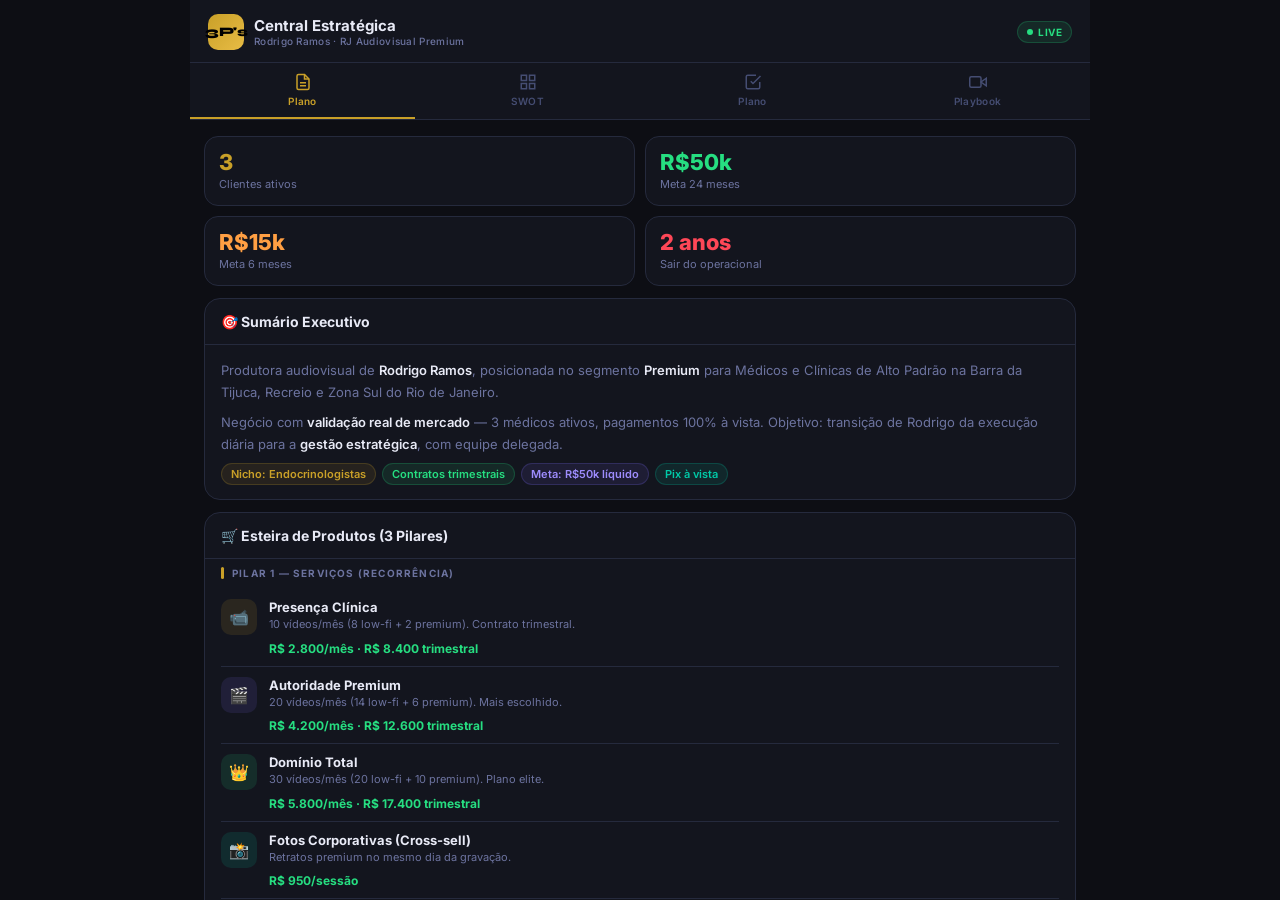
==== index.html @ 1ecde01a "Central Estrategica 3Ps - Plano de Negocios, SWOT, Implementacao e Playbook" ====
<!DOCTYPE html>
<html lang="pt-BR">
<head>
<meta charset="UTF-8">
<meta name="viewport" content="width=device-width, initial-scale=1.0, maximum-scale=1.0, user-scalable=no">
<meta name="theme-color" content="#0d0e14">
<meta name="apple-mobile-web-app-capable" content="yes">
<meta name="apple-mobile-web-app-status-bar-style" content="black-translucent">
<meta name="mobile-web-app-capable" content="yes">
<title>3P's — Central Estratégica</title>
<link href="https://fonts.googleapis.com/css2?family=Inter:wght@300;400;500;600;700;800;900&family=Syne:wght@700;800&display=swap" rel="stylesheet">
<style>
*{margin:0;padding:0;box-sizing:border-box;-webkit-tap-highlight-color:transparent}
:root{
  --bg:#0d0e14;
  --s1:#13151e;
  --s2:#191c27;
  --s3:#1e2232;
  --border:#252a3d;
  --border2:#2e3450;
  --text:#e8eaf6;
  --muted:#6c739f;
  --muted2:#454d72;
  --gold:#c9a028;
  --gold2:#e8bc45;
  --gold-dim:rgba(201,160,40,0.10);
  --purple:#7c6af7;
  --purple2:#9d8cfc;
  --purple-dim:rgba(124,106,247,0.10);
  --red:#ff4757;
  --red-dim:rgba(255,71,87,0.10);
  --orange:#ff9f43;
  --orange-dim:rgba(255,159,67,0.10);
  --green:#26de81;
  --green-dim:rgba(38,222,129,0.10);
  --blue:#4e9af1;
  --blue-dim:rgba(78,154,241,0.10);
  --teal:#00c9a7;
  --teal-dim:rgba(0,201,167,0.10);
}
html,body{height:100%;background:var(--bg);color:var(--text);font-family:'Inter',sans-serif;overflow:hidden;-webkit-font-smoothing:antialiased}

/* ── APP SHELL ── */
.app{display:flex;flex-direction:column;height:100vh;height:100dvh;max-width:900px;margin:0 auto}

/* ── TOP BAR ── */
.topbar{
  background:var(--s1);
  border-bottom:1px solid var(--border);
  padding:14px 18px 12px;
  flex-shrink:0;
  display:flex;align-items:center;justify-content:space-between;
  gap:12px;
}
.brand{display:flex;align-items:center;gap:10px}
.brand-logo{
  width:36px;height:36px;border-radius:10px;
  background:linear-gradient(135deg,var(--gold),var(--gold2));
  display:flex;align-items:center;justify-content:center;
  font-family:'Syne',sans-serif;font-size:13px;font-weight:800;color:#000;
  flex-shrink:0;letter-spacing:-0.5px;
}
.brand-text h1{font-size:15px;font-weight:700;color:var(--text);line-height:1}
.brand-text p{font-size:10px;color:var(--muted);margin-top:2px;font-weight:500;letter-spacing:0.3px}
.badge-live{
  display:flex;align-items:center;gap:5px;
  background:var(--green-dim);border:1px solid rgba(38,222,129,0.2);
  color:var(--green);font-size:10px;font-weight:700;
  padding:4px 9px;border-radius:100px;letter-spacing:0.5px;
}
.badge-live::before{content:'';width:6px;height:6px;border-radius:50%;background:var(--green);flex-shrink:0}

/* ── TABS BAR ── */
.tabs-bar{
  background:var(--s1);
  border-bottom:1px solid var(--border);
  display:flex;
  flex-shrink:0;
  overflow-x:auto;
  scrollbar-width:none;
}
.tabs-bar::-webkit-scrollbar{display:none}
.tab-btn{
  flex:1;min-width:80px;
  display:flex;flex-direction:column;align-items:center;justify-content:center;
  padding:10px 8px;gap:4px;
  background:none;border:none;cursor:pointer;
  border-bottom:2px solid transparent;
  transition:all .2s;
  color:var(--muted2);
  white-space:nowrap;
}
.tab-btn.active{color:var(--gold);border-bottom-color:var(--gold)}
.tab-btn svg{width:18px;height:18px;stroke-width:2}
.tab-btn span{font-size:10px;font-weight:600;letter-spacing:0.3px;font-family:'Inter',sans-serif}

/* ── CONTENT ── */
.content{flex:1;overflow:hidden;position:relative}
.panel{
  position:absolute;inset:0;
  overflow-y:auto;
  padding:16px 14px 24px;
  display:none;
  -webkit-overflow-scrolling:touch;
  scroll-behavior:smooth;
}
.panel.active{display:block}

/* ── CARDS ── */
.card{background:var(--s1);border:1px solid var(--border);border-radius:16px;overflow:hidden;margin-bottom:12px}
.card-head{padding:14px 16px;border-bottom:1px solid var(--border);display:flex;align-items:center;gap:10px}
.card-head h2{font-size:14px;font-weight:700}
.card-body{padding:14px 16px}
.card-body p{font-size:13px;line-height:1.7;color:var(--muted);margin-bottom:8px}
.card-body p:last-child{margin-bottom:0}
.card-body strong{color:var(--text);font-weight:600}

/* ── SECTION TITLE ── */
.sec-title{
  font-size:10px;font-weight:700;text-transform:uppercase;letter-spacing:1.2px;
  color:var(--muted);margin-bottom:10px;
  display:flex;align-items:center;gap:8px;
}
.sec-title::before{content:'';display:block;width:3px;height:12px;border-radius:2px;background:var(--gold)}

/* ── METRICS GRID ── */
.metrics{display:grid;grid-template-columns:repeat(2,1fr);gap:10px;margin-bottom:12px}
.metric{background:var(--s1);border:1px solid var(--border);border-radius:14px;padding:14px}
.metric-val{font-size:22px;font-weight:800;line-height:1;color:var(--gold)}
.metric-label{font-size:11px;color:var(--muted);margin-top:4px}

/* ── PILLS ── */
.pill{display:inline-flex;align-items:center;gap:5px;padding:3px 9px;border-radius:100px;font-size:11px;font-weight:600}
.pill.gold{background:var(--gold-dim);color:var(--gold);border:1px solid rgba(201,160,40,0.2)}
.pill.purple{background:var(--purple-dim);color:var(--purple2);border:1px solid rgba(124,106,247,0.2)}
.pill.green{background:var(--green-dim);color:var(--green);border:1px solid rgba(38,222,129,0.2)}
.pill.red{background:var(--red-dim);color:var(--red);border:1px solid rgba(255,71,87,0.2)}
.pill.orange{background:var(--orange-dim);color:var(--orange);border:1px solid rgba(255,159,67,0.2)}
.pill.blue{background:var(--blue-dim);color:var(--blue);border:1px solid rgba(78,154,241,0.2)}
.pill.teal{background:var(--teal-dim);color:var(--teal);border:1px solid rgba(0,201,167,0.2)}

/* ── ALERTS ── */
.alert{border-radius:12px;padding:12px 14px;margin-bottom:10px;display:flex;gap:10px;align-items:flex-start}
.alert-icon{font-size:16px;flex-shrink:0;margin-top:1px}
.alert-body{font-size:12px;line-height:1.65}
.alert-body strong{display:block;font-size:11px;font-weight:800;text-transform:uppercase;letter-spacing:0.5px;margin-bottom:4px}
.alert.warn{background:rgba(255,71,87,0.07);border:1px solid rgba(255,71,87,0.2)}
.alert.warn .alert-body strong{color:var(--red)}
.alert.info{background:var(--blue-dim);border:1px solid rgba(78,154,241,0.2)}
.alert.info .alert-body strong{color:var(--blue)}
.alert.tip{background:var(--green-dim);border:1px solid rgba(38,222,129,0.2)}
.alert.tip .alert-body strong{color:var(--green)}
.alert.important{background:var(--orange-dim);border:1px solid rgba(255,159,67,0.2)}
.alert.important .alert-body strong{color:var(--orange)}

/* ── TIMELINE ── */
.timeline{display:flex;flex-direction:column}
.tl-item{display:flex;gap:12px;padding-bottom:20px;position:relative}
.tl-item:last-child{padding-bottom:0}
.tl-left{display:flex;flex-direction:column;align-items:center;flex-shrink:0;width:28px}
.tl-dot{width:28px;height:28px;border-radius:50%;display:flex;align-items:center;justify-content:center;font-size:12px;font-weight:800;flex-shrink:0;z-index:1}
.tl-line{flex:1;width:2px;background:var(--border);margin-top:4px;min-height:12px}
.tl-item:last-child .tl-line{display:none}
.tl-body{flex:1;padding-top:4px}
.tl-tag{display:inline-block;font-size:10px;font-weight:700;padding:2px 8px;border-radius:100px;margin-bottom:6px}
.tl-body h4{font-size:13px;font-weight:700;margin-bottom:3px}
.tl-body p{font-size:12px;color:var(--muted);line-height:1.6}

/* ── PRODUCT LIST ── */
.prod-item{display:flex;gap:12px;align-items:flex-start;padding:10px 0;border-bottom:1px solid var(--border)}
.prod-item:last-child{border-bottom:none}
.prod-icon{width:36px;height:36px;border-radius:10px;display:flex;align-items:center;justify-content:center;font-size:16px;flex-shrink:0}
.prod-info h4{font-size:13px;font-weight:700;color:var(--text)}
.prod-info p{font-size:11px;color:var(--muted);margin-top:2px;line-height:1.4}
.prod-price{margin-top:4px;font-size:12px;font-weight:700;color:var(--green)}

/* ── SWOT GRID ── */
.swot-grid{display:grid;grid-template-columns:1fr 1fr;gap:10px;margin-bottom:12px}
.swot-q{border-radius:14px;padding:14px;border:1px solid}
.swot-q.s{background:rgba(38,222,129,0.05);border-color:rgba(38,222,129,0.2)}
.swot-q.w{background:rgba(255,71,87,0.05);border-color:rgba(255,71,87,0.2)}
.swot-q.o{background:rgba(78,154,241,0.05);border-color:rgba(78,154,241,0.2)}
.swot-q.t{background:rgba(255,159,67,0.05);border-color:rgba(255,159,67,0.2)}
.swot-label{font-size:10px;font-weight:800;text-transform:uppercase;letter-spacing:0.8px;margin-bottom:8px}
.swot-q.s .swot-label{color:var(--green)}
.swot-q.w .swot-label{color:var(--red)}
.swot-q.o .swot-label{color:var(--blue)}
.swot-q.t .swot-label{color:var(--orange)}
.swot-item{font-size:11px;color:var(--muted);padding:3px 0;border-bottom:1px solid rgba(255,255,255,0.04);line-height:1.4}
.swot-item:last-child{border-bottom:none}
.swot-item::before{content:'• ';color:rgba(255,255,255,0.15)}

/* ── MATRIX TABLE ── */
.matrix-table{width:100%;border-collapse:collapse;font-size:12px;margin-bottom:10px}
.matrix-table th{padding:10px 12px;text-align:left;font-size:10px;font-weight:700;letter-spacing:1px;text-transform:uppercase;color:var(--muted);background:var(--s2);border-bottom:1px solid var(--border)}
.matrix-table td{padding:10px 12px;border-bottom:1px solid rgba(37,42,61,0.6);vertical-align:top;line-height:1.5;color:var(--muted)}
.matrix-table td:first-child{color:var(--text);font-weight:600}
.matrix-table tr:last-child td{border-bottom:none}

/* ── PRIORITY ITEMS ── */
.pri-item{display:flex;align-items:flex-start;gap:10px;padding:10px 0;border-bottom:1px solid var(--border)}
.pri-item:last-child{border-bottom:none}
.pri-num{width:26px;height:26px;border-radius:8px;display:flex;align-items:center;justify-content:center;font-size:11px;font-weight:800;flex-shrink:0}
.pri-num.r{background:rgba(255,71,87,0.15);color:var(--red)}
.pri-num.o{background:rgba(255,159,67,0.15);color:var(--orange)}
.pri-num.g{background:rgba(38,222,129,0.15);color:var(--green)}
.pri-info h5{font-size:13px;font-weight:600;color:var(--text);line-height:1.3}
.pri-info p{font-size:11px;color:var(--muted);margin-top:2px;line-height:1.4}

/* ── PHASE ITEMS ── */
.phase-card{margin-bottom:10px}
.phase-header{
  display:flex;align-items:center;gap:10px;padding:13px 16px;
  cursor:pointer;background:var(--s1);border:1px solid var(--border);
  border-radius:14px 14px 0 0;transition:background .2s;
}
.phase-header.collapsed{border-radius:14px}
.phase-header:hover{background:var(--s2)}
.phase-emoji{font-size:20px}
.phase-info{flex:1}
.phase-info h3{font-size:14px;font-weight:700}
.phase-info p{font-size:11px;color:var(--muted);margin-top:2px}
.phase-body{
  background:var(--s1);border:1px solid var(--border);border-top:none;
  border-radius:0 0 14px 14px;
  display:none;
}
.phase-body.open{display:block}
.chevron{transition:transform .2s;color:var(--muted);font-size:12px}
.chevron.open{transform:rotate(180deg)}

/* ── CHECKLIST ── */
.task-section{padding:12px 16px;border-bottom:1px solid var(--border)}
.task-section:last-child{border-bottom:none}
.task-section-label{font-size:10px;font-weight:700;text-transform:uppercase;letter-spacing:0.5px;color:var(--muted);margin-bottom:8px}
.task-item{display:flex;align-items:flex-start;gap:10px;padding:8px 0;cursor:pointer;user-select:none}
.chk{width:20px;height:20px;border:2px solid var(--border2);border-radius:6px;flex-shrink:0;margin-top:1px;display:flex;align-items:center;justify-content:center;transition:all .2s}
.task-item.done .chk{background:var(--green);border-color:var(--green)}
.chk-mark{display:none;width:10px;height:10px;border:2px solid var(--bg);border-top:none;border-left:none;transform:rotate(45deg) translateY(-1px)}
.task-item.done .chk-mark{display:block}
.task-text{font-size:13px;color:var(--text);line-height:1.55;transition:color .2s;flex:1}
.task-item.done .task-text{color:var(--muted);text-decoration:line-through}

/* ── PROGRESS BAR ── */
.prog-wrap{background:var(--s1);border:1px solid var(--border);border-radius:14px;padding:14px 16px;margin-bottom:12px}
.prog-row{display:flex;justify-content:space-between;align-items:center;margin-bottom:10px}
.prog-label{font-size:12px;font-weight:700;text-transform:uppercase;letter-spacing:0.5px;color:var(--muted)}
.prog-pct{font-size:22px;font-weight:900;color:var(--gold)}
.prog-track{height:8px;background:var(--border);border-radius:100px;overflow:hidden}
.prog-fill{height:100%;background:linear-gradient(90deg,var(--gold),var(--gold2));border-radius:100px;transition:width .5s ease}
.prog-sub{font-size:11px;color:var(--muted);margin-top:8px}

/* ── SCRIPT CARDS ── */
.script-card{background:var(--s2);border:1px solid var(--border);border-radius:14px;margin-bottom:10px;overflow:hidden}
.script-head{padding:12px 14px;display:flex;justify-content:space-between;align-items:center;cursor:pointer}
.script-head h4{font-size:13px;font-weight:700}
.script-body{padding:14px;display:none;border-top:1px solid var(--border)}
.script-body.open{display:block}
.script-quote{
  background:var(--s3);border-left:3px solid var(--purple);
  padding:12px;border-radius:0 10px 10px 0;
  font-size:13px;line-height:1.75;color:var(--text);
  font-style:italic;margin:8px 0;white-space:pre-line;
}
.copy-btn{
  background:var(--purple-dim);border:1px solid rgba(124,106,247,0.25);
  color:var(--purple2);padding:6px 12px;border-radius:8px;
  font-size:11px;font-weight:700;cursor:pointer;font-family:inherit;
  transition:all .2s;display:inline-flex;align-items:center;gap:5px;margin-top:8px;
}
.copy-btn:active{transform:scale(0.96)}
.expand-btn{
  background:none;border:1px solid var(--border);color:var(--muted);
  padding:5px 10px;border-radius:8px;font-size:11px;cursor:pointer;
  font-family:inherit;display:flex;align-items:center;gap:4px;transition:all .2s;
}
.expand-btn.open{color:var(--gold);border-color:var(--gold)}

/* ── TABLE ── */
.tbl-wrap{overflow-x:auto;border:1px solid var(--border);border-radius:12px;margin-bottom:10px}
.tbl{width:100%;border-collapse:collapse;font-size:12px}
.tbl th{padding:10px 14px;text-align:left;font-size:10px;font-weight:700;letter-spacing:1px;text-transform:uppercase;color:var(--muted);background:var(--s2);border-bottom:1px solid var(--border)}
.tbl th.hl{color:var(--gold)}
.tbl td{padding:10px 14px;border-bottom:1px solid rgba(37,42,61,0.5);color:var(--muted);vertical-align:top;line-height:1.5}
.tbl td:first-child{color:var(--text);font-weight:600;font-size:11px;background:var(--s2)}
.tbl tr:last-child td{border-bottom:none}
.tbl .tv{color:var(--text);font-weight:600}
.tbl .gv{color:var(--gold);font-weight:700}
.tbl .ck{color:var(--teal);font-size:13px}
.tbl .gk{color:var(--gold);font-size:13px}

/* ── HIGHLIGHT / WARN BOXES ── */
.hi-box{background:var(--purple-dim);border:1px solid rgba(124,106,247,0.2);border-radius:12px;padding:12px;margin-bottom:10px}
.hi-box p{font-size:13px;line-height:1.65;color:var(--text)}
.wa-box{background:var(--red-dim);border:1px solid rgba(255,71,87,0.2);border-radius:12px;padding:12px;margin-bottom:10px}
.wa-box p{font-size:12px;line-height:1.65;color:var(--red)}
.wa-box strong{display:block;font-size:10px;font-weight:800;text-transform:uppercase;letter-spacing:0.5px;margin-bottom:5px}

/* ── UTILS ── */
.mb-2{margin-bottom:8px}
.mb-3{margin-bottom:12px}
.mt-2{margin-top:8px}
.gap-list{display:flex;flex-direction:column;gap:6px}
.row-tags{display:flex;flex-wrap:wrap;gap:6px;margin-top:8px}
.divider{border:none;border-top:1px solid var(--border);margin:16px 0}
.text-muted{color:var(--muted);font-size:13px;line-height:1.65}
a{color:var(--purple2);text-decoration:none}
a:hover{text-decoration:underline}
.big-number{font-size:32px;font-weight:900;color:var(--gold);line-height:1}
.fs-inline{display:flex;gap:8px;flex-wrap:wrap;align-items:center}

/* ── DASHBOARD ROW ── */
.dash-row{display:flex;gap:8px;margin-bottom:8px}
.dash-cell{flex:1;background:var(--s2);border:1px solid var(--border);border-radius:12px;padding:12px}
.dash-cell .val{font-size:16px;font-weight:800;line-height:1}
.dash-cell .lbl{font-size:10px;color:var(--muted);margin-top:3px;letter-spacing:0.3px}

/* ── OBJECTION BOX ── */
.obj-box{background:rgba(255,159,67,0.06);border:1px solid rgba(255,159,67,0.2);border-radius:12px;padding:12px;margin:8px 0}
.obj-box h5{font-size:10px;font-weight:800;color:var(--orange);text-transform:uppercase;letter-spacing:0.5px;margin-bottom:6px}
.obj-box p{font-size:12px;color:var(--text);line-height:1.6}

/* ── RESPONSIVE ── */
@media(max-width:400px){
  .swot-grid{grid-template-columns:1fr}
  .metrics{grid-template-columns:1fr 1fr}
}
</style>
</head>
<body>
<div class="app">

<!-- TOP BAR -->
<div class="topbar">
  <div class="brand">
    <div class="brand-logo">3P's</div>
    <div class="brand-text">
      <h1>Central Estratégica</h1>
      <p>Rodrigo Ramos · RJ Audiovisual Premium</p>
    </div>
  </div>
  <div class="badge-live">LIVE</div>
</div>

<!-- TABS -->
<div class="tabs-bar">
  <button class="tab-btn active" onclick="switchTab('plano',this)" id="btn-plano">
    <svg xmlns="http://www.w3.org/2000/svg" viewBox="0 0 24 24" fill="none" stroke="currentColor"><path d="M14 2H6a2 2 0 0 0-2 2v16a2 2 0 0 0 2 2h12a2 2 0 0 0 2-2V8z"/><polyline points="14 2 14 8 20 8"/><line x1="16" y1="13" x2="8" y2="13"/><line x1="16" y1="17" x2="8" y2="17"/></svg>
    <span>Plano</span>
  </button>
  <button class="tab-btn" onclick="switchTab('swot',this)" id="btn-swot">
    <svg xmlns="http://www.w3.org/2000/svg" viewBox="0 0 24 24" fill="none" stroke="currentColor"><rect x="3" y="3" width="7" height="7"/><rect x="14" y="3" width="7" height="7"/><rect x="14" y="14" width="7" height="7"/><rect x="3" y="14" width="7" height="7"/></svg>
    <span>SWOT</span>
  </button>
  <button class="tab-btn" onclick="switchTab('impl',this)" id="btn-impl">
    <svg xmlns="http://www.w3.org/2000/svg" viewBox="0 0 24 24" fill="none" stroke="currentColor"><polyline points="9 11 12 14 22 4"/><path d="M21 12v7a2 2 0 0 1-2 2H5a2 2 0 0 1-2-2V5a2 2 0 0 1 2-2h11"/></svg>
    <span>Plano</span>
  </button>
  <button class="tab-btn" onclick="switchTab('play',this)" id="btn-play">
    <svg xmlns="http://www.w3.org/2000/svg" viewBox="0 0 24 24" fill="none" stroke="currentColor"><polygon points="23 7 16 12 23 17 23 7"/><rect x="1" y="5" width="15" height="14" rx="2" ry="2"/></svg>
    <span>Playbook</span>
  </button>
</div>

<!-- CONTENT -->
<div class="content">

<!-- ════════════════════ TAB 1: PLANO DE NEGÓCIOS ════════════════════ -->
<div class="panel active" id="panel-plano">

  <div class="metrics">
    <div class="metric"><div class="metric-val">3</div><div class="metric-label">Clientes ativos</div></div>
    <div class="metric" style="--gold:#26de81"><div class="metric-val" style="color:var(--green)">R$50k</div><div class="metric-label">Meta 24 meses</div></div>
    <div class="metric"><div class="metric-val" style="color:var(--orange)">R$15k</div><div class="metric-label">Meta 6 meses</div></div>
    <div class="metric"><div class="metric-val" style="color:var(--red)">2 anos</div><div class="metric-label">Sair do operacional</div></div>
  </div>

  <div class="card mb-3">
    <div class="card-head"><h2>🎯 Sumário Executivo</h2></div>
    <div class="card-body">
      <p>Produtora audiovisual de <strong>Rodrigo Ramos</strong>, posicionada no segmento <strong>Premium</strong> para Médicos e Clínicas de Alto Padrão na Barra da Tijuca, Recreio e Zona Sul do Rio de Janeiro.</p>
      <p>Negócio com <strong>validação real de mercado</strong> — 3 médicos ativos, pagamentos 100% à vista. Objetivo: transição de Rodrigo da execução diária para a <strong>gestão estratégica</strong>, com equipe delegada.</p>
      <div class="row-tags">
        <span class="pill gold">Nicho: Endocrinologistas</span>
        <span class="pill green">Contratos trimestrais</span>
        <span class="pill purple">Meta: R$50k líquido</span>
        <span class="pill teal">Pix à vista</span>
      </div>
    </div>
  </div>

  <div class="card mb-3">
    <div class="card-head"><h2>🛒 Esteira de Produtos (3 Pilares)</h2></div>
    <div class="card-body" style="padding-top:8px;padding-bottom:8px">
      <div class="sec-title">Pilar 1 — Serviços (Recorrência)</div>
      <div class="prod-item">
        <div class="prod-icon" style="background:rgba(201,160,40,0.12)">📹</div>
        <div class="prod-info">
          <h4>Presença Clínica</h4>
          <p>10 vídeos/mês (8 low-fi + 2 premium). Contrato trimestral.</p>
          <div class="prod-price">R$ 2.800/mês · R$ 8.400 trimestral</div>
        </div>
      </div>
      <div class="prod-item">
        <div class="prod-icon" style="background:rgba(124,106,247,0.12)">🎬</div>
        <div class="prod-info">
          <h4>Autoridade Premium</h4>
          <p>20 vídeos/mês (14 low-fi + 6 premium). Mais escolhido.</p>
          <div class="prod-price">R$ 4.200/mês · R$ 12.600 trimestral</div>
        </div>
      </div>
      <div class="prod-item">
        <div class="prod-icon" style="background:rgba(38,222,129,0.12)">👑</div>
        <div class="prod-info">
          <h4>Domínio Total</h4>
          <p>30 vídeos/mês (20 low-fi + 10 premium). Plano elite.</p>
          <div class="prod-price">R$ 5.800/mês · R$ 17.400 trimestral</div>
        </div>
      </div>
      <div class="prod-item">
        <div class="prod-icon" style="background:rgba(0,201,167,0.12)">📸</div>
        <div class="prod-info">
          <h4>Fotos Corporativas (Cross-sell)</h4>
          <p>Retratos premium no mesmo dia da gravação.</p>
          <div class="prod-price">R$ 950/sessão</div>
        </div>
      </div>
      <div class="prod-item">
        <div class="prod-icon" style="background:rgba(78,154,241,0.12)">🎓</div>
        <div class="prod-info">
          <h4>Coprodução de Cursos (Upsell)</h4>
          <p>Gravação cinematográfica de infoprodutos médicos.</p>
          <div class="prod-price">A partir de R$ 4.500</div>
        </div>
      </div>
      <div class="sec-title" style="margin-top:12px">Pilar 2 — Educação</div>
      <div class="prod-item">
        <div class="prod-icon" style="background:rgba(255,159,67,0.12)">👨‍🏫</div>
        <div class="prod-info">
          <h4>Criando Videomakers (Presencial 2 dias)</h4>
          <p>Canal de receita + pipeline de talentos para a equipe.</p>
          <div class="prod-price">R$ 1.500 Pix / R$ 1.850 Hotmart</div>
        </div>
      </div>
      <div class="prod-item">
        <div class="prod-icon" style="background:rgba(255,71,87,0.12)">💻</div>
        <div class="prod-info">
          <h4>Domine Seu Vídeo (Infoproduto)</h4>
          <p>Vendido pelo canal de Relojoaria. Escala digital pura.</p>
          <div class="prod-price">R$ 97,00</div>
        </div>
      </div>
      <div class="sec-title" style="margin-top:12px">Pilar 3 — Consultoria</div>
      <div class="prod-item" style="border-bottom:none">
        <div class="prod-icon" style="background:rgba(92,107,192,0.12)">🏠</div>
        <div class="prod-info">
          <h4>Monte Seu Estúdio Em Casa</h4>
          <p>1 hora online. 100% de margem, zero custo de deslocamento.</p>
          <div class="prod-price"><a href="https://hotmart.com/pt-br/marketplace/produtos/hagsxd-consultoria-monte-seu-estudio-em-casa-kv14g/X103042244J" target="_blank">Ver na Hotmart →</a></div>
        </div>
      </div>
    </div>
  </div>

  <div class="card mb-3">
    <div class="card-head"><h2>📈 Transição Operacional (3 Fases)</h2></div>
    <div class="card-body" style="padding-top:10px">
      <div class="timeline">
        <div class="tl-item">
          <div class="tl-left">
            <div class="tl-dot" style="background:rgba(255,71,87,0.15);color:var(--red)">1</div>
            <div class="tl-line"></div>
          </div>
          <div class="tl-body">
            <span class="tl-tag" style="background:rgba(255,71,87,0.12);color:var(--red)">0–3 meses</span>
            <h4>Otimização Atual</h4>
            <p>Rodrigo: roteiro + gravação. Editor júnior edita 80% do material. 30% comissão por contrato (válido até o 4º cliente).</p>
          </div>
        </div>
        <div class="tl-item">
          <div class="tl-left">
            <div class="tl-dot" style="background:rgba(255,159,67,0.15);color:var(--orange)">2</div>
            <div class="tl-line"></div>
          </div>
          <div class="tl-body">
            <span class="tl-tag" style="background:rgba(255,159,67,0.12);color:var(--orange)">3–12 meses</span>
            <h4>Videomaker de Campo</h4>
            <p>Contratar o melhor aluno do Criando Videomakers como freelancer de captação. Rodrigo faz só direção criativa e roteiro.</p>
          </div>
        </div>
        <div class="tl-item">
          <div class="tl-left">
            <div class="tl-dot" style="background:rgba(38,222,129,0.15);color:var(--green)">3</div>
          </div>
          <div class="tl-body">
            <span class="tl-tag" style="background:rgba(38,222,129,0.12);color:var(--green)">12–24 meses</span>
            <h4>Delegação Total</h4>
            <p>Equipe completa (roteirista + videomaker + editor). Rodrigo na gestão, vendas estratégicas e palestras.</p>
          </div>
        </div>
      </div>
    </div>
  </div>

  <div class="wa-box mb-3">
    <p><strong>⚠️ Alerta de Margem — Editor Júnior</strong>Os 30% são válidos até o 4º cliente ativo. A partir do 5º, migrar para salário fixo (R$ 3.000/mês) ou R$ 55/vídeo. Caso contrário, ao contratar videomaker de campo (+15–20%), o custo operacional chega a 50%, inviabilizando a meta de R$50k líquido.</p>
  </div>

  <div class="card mb-3">
    <div class="card-head"><h2>💰 Metas Financeiras</h2></div>
    <div class="card-body">
      <div class="gap-list">
        <div style="background:var(--s2);border-radius:12px;padding:12px;border:1px solid var(--border)">
          <div style="font-size:10px;color:var(--muted);text-transform:uppercase;letter-spacing:.5px;font-weight:700;margin-bottom:4px">Meta 6 meses</div>
          <div style="font-size:20px;font-weight:800;color:var(--orange)">R$ 15.000 – 25.000/mês líquido</div>
          <div style="font-size:12px;color:var(--muted);margin-top:4px">5–6 clientes × R$ 4.000/mês = R$ 20.000 bruto</div>
        </div>
        <div style="background:var(--s2);border-radius:12px;padding:12px;border:1px solid var(--border)">
          <div style="font-size:10px;color:var(--muted);text-transform:uppercase;letter-spacing:.5px;font-weight:700;margin-bottom:4px">Meta 24 meses</div>
          <div style="font-size:20px;font-weight:800;color:var(--green)">R$ 50.000/mês líquido</div>
          <div style="font-size:12px;color:var(--muted);margin-top:4px">10 clientes recorrentes + treinamentos + infoprodutos</div>
        </div>
      </div>
    </div>
  </div>

  <div class="card mb-3">
    <div class="card-head"><h2>📚 Gestão — Leituras Obrigatórias</h2></div>
    <div class="card-body">
      <div class="hi-box">
        <p><strong>"O Mito do Empreendedor"</strong> — Michael E. Gerber<br><span style="color:var(--muted);font-size:12px">Como parar de ser o técnico da própria empresa e começar a agir como empreendedor.</span></p>
      </div>
      <div class="hi-box" style="margin-bottom:0">
        <p><strong>"Tração"</strong> — Gino Wickman<br><span style="color:var(--muted);font-size:12px">Como organizar processos e pessoas para o negócio rodar sem depender da sua presença física.</span></p>
      </div>
    </div>
  </div>

  <div class="card mb-3">
    <div class="card-head"><h2>📊 Dashboard de Metas Mensais</h2></div>
    <div class="card-body" style="padding-top:10px">
      <div class="tbl-wrap">
        <table class="tbl">
          <thead><tr><th>Indicador</th><th>6 meses</th><th>12 meses</th><th class="hl">24 meses</th></tr></thead>
          <tbody>
            <tr><td>Clientes ativos</td><td class="tv">6</td><td class="tv">8</td><td class="gv">10+</td></tr>
            <tr><td>Faturamento bruto/mês</td><td class="tv">R$24k</td><td class="tv">R$35k</td><td class="gv">R$70k+</td></tr>
            <tr><td>Faturamento líquido/mês</td><td class="tv">R$15k</td><td class="tv">R$22k</td><td class="gv">R$50k</td></tr>
            <tr><td>Videomakers de campo</td><td class="tv">0</td><td class="tv">1</td><td class="gv">2–3</td></tr>
            <tr><td>Turmas Criando Videomakers</td><td class="tv">1</td><td class="tv">4</td><td class="gv">10+</td></tr>
            <tr><td>Vendas infoproduto R$97/mês</td><td class="tv">5</td><td class="tv">15</td><td class="gv">50+</td></tr>
            <tr><td>Parcerias com agências</td><td class="tv">2</td><td class="tv">4</td><td class="gv">6+</td></tr>
          </tbody>
        </table>
      </div>
    </div>
  </div>

</div>

<!-- ════════════════════ TAB 2: ANÁLISE SWOT ════════════════════ -->
<div class="panel" id="panel-swot">

  <div class="swot-grid mb-3">
    <div class="swot-q s">
      <div class="swot-label">💪 Forças</div>
      <div class="swot-item">3 clientes ativos, pagamento à vista</div>
      <div class="swot-item">Nicho de demanda infinita (emagrecimento)</div>
      <div class="swot-item">Ecossistema de 5 fontes de receita integradas</div>
      <div class="swot-item">Autoridade técnica pública (canal relojoaria)</div>
      <div class="swot-item">Leitura profunda do comportamento médico</div>
      <div class="swot-item">Contratos trimestrais (alta barreira de saída)</div>
      <div class="swot-item">Canal próprio de recrutamento (treinamento)</div>
      <div class="swot-item">Estratégia de eventos (ANI Hack)</div>
    </div>
    <div class="swot-q w">
      <div class="swot-label">⚠️ Fraquezas</div>
      <div class="swot-item">Operação 100% dependente do Rodrigo</div>
      <div class="swot-item">Teto físico de ~6 clientes sem equipe</div>
      <div class="swot-item">Nenhum processo documentado</div>
      <div class="swot-item">Lacuna em gestão empresarial</div>
      <div class="swot-item">Câmera principal com problemas, sem backup</div>
      <div class="swot-item">Acordo do editor sem documento formal</div>
      <div class="swot-item">Identidade visual da produtora não consolidada</div>
    </div>
    <div class="swot-q o">
      <div class="swot-label">🚀 Oportunidades</div>
      <div class="swot-item">Algoritmo do Instagram favorece vídeo de qualidade</div>
      <div class="swot-item">Agências de tráfego como canal de indicação escalável</div>
      <div class="swot-item">Eventos médicos inexplorados no Rio</div>
      <div class="swot-item">Pacote "só captação" para médicos com agência</div>
      <div class="swot-item">Explosão de cursos online médicos</div>
      <div class="swot-item">YouTube como máquina orgânica de leads</div>
      <div class="swot-item">Mercado de treinamento videomakers em alta</div>
      <div class="swot-item">Expansão geográfica futura (SP, Niterói)</div>
    </div>
    <div class="swot-q t">
      <div class="swot-label">🛡️ Ameaças</div>
      <div class="swot-item">Produtoras maiores entrando no nicho médico</div>
      <div class="swot-item">Celulares de alta qualidade reduzindo percepção de valor</div>
      <div class="swot-item">Churn dos 3 clientes em renovação simultânea</div>
      <div class="swot-item">Dependência do Instagram/TikTok</div>
      <div class="swot-item">Sazonalidade (jan/fev, julho — férias médicas)</div>
      <div class="swot-item">Cópia dos scripts por concorrentes</div>
      <div class="swot-item">Regulamentação CFM publicidade médica</div>
    </div>
  </div>

  <div class="card mb-3">
    <div class="card-head"><h2>⚔️ Cruzamento Estratégico</h2></div>
    <div class="card-body" style="padding-top:10px;padding-bottom:8px">
      <div class="gap-list">
        <div style="background:var(--s2);border-radius:12px;padding:12px">
          <div style="font-size:10px;font-weight:700;color:var(--purple2);text-transform:uppercase;letter-spacing:.5px;margin-bottom:6px">F1+F2 × O2 — Portfólio como argumento para agências</div>
          <p style="font-size:12px;color:var(--text);line-height:1.6">Use os 3 médicos como cases de portfólio (engajamento, crescimento) ao abordar agências de tráfego. Prova concreta de ROI.</p>
        </div>
        <div style="background:var(--s2);border-radius:12px;padding:12px">
          <div style="font-size:10px;font-weight:700;color:var(--green);text-transform:uppercase;letter-spacing:.5px;margin-bottom:6px">F5 × O3 — Diagnóstico de perfil em eventos</div>
          <p style="font-size:12px;color:var(--text);line-height:1.6">Criar PDF de "Diagnóstico Gratuito de Perfil Médico" para distribuir fisicamente nos eventos. Médico leva para casa e você fica na cabeça dele.</p>
        </div>
        <div style="background:var(--s2);border-radius:12px;padding:12px">
          <div style="font-size:10px;font-weight:700;color:var(--orange);text-transform:uppercase;letter-spacing:.5px;margin-bottom:6px">W1+W2 × F7 — Contratar videomaker ANTES do gargalo</div>
          <p style="font-size:12px;color:var(--text);line-height:1.6">Identificar o melhor aluno do próximo treinamento antes de fechar o 5º cliente. Não esperar o colapso de agenda para agir.</p>
        </div>
        <div style="background:var(--s2);border-radius:12px;padding:12px">
          <div style="font-size:10px;font-weight:700;color:var(--red);text-transform:uppercase;letter-spacing:.5px;margin-bottom:6px">T7 × F5 — CFM como vantagem competitiva</div>
          <p style="font-size:12px;color:var(--text);line-height:1.6">Dominar as regras do CFM para publicidade médica. Ser o único videomaker no Rio que entrega roteiros já eticamente alinhados elimina o maior medo do médico.</p>
        </div>
        <div style="background:var(--s2);border-radius:12px;padding:12px">
          <div style="font-size:10px;font-weight:700;color:var(--teal);text-transform:uppercase;letter-spacing:.5px;margin-bottom:6px">F8 × T6 — Eventos como canal impossível de copiar</div>
          <p style="font-size:12px;color:var(--text);line-height:1.6">A estratégia de eventos é relacional e presencial — impossível de replicar por concorrentes digitais. Priorizar como canal principal de prospecção.</p>
        </div>
      </div>
    </div>
  </div>

  <div class="card">
    <div class="card-head"><h2>📋 Matriz de Prioridade</h2></div>
    <div class="card-body" style="padding-top:8px;padding-bottom:8px">
      <div class="pri-item"><div class="pri-num r">1</div><div class="pri-info"><h5>Renovar os 3 clientes proativamente</h5><p>Chegar antes do vencimento com relatório e novo contrato pronto.</p></div></div>
      <div class="pri-item"><div class="pri-num r">2</div><div class="pri-info"><h5>Câmera backup testada e disponível</h5><p>Smartphone com Filmic Pro ou aluguel por diária antes da próxima gravação.</p></div></div>
      <div class="pri-item"><div class="pri-num r">3</div><div class="pri-info"><h5>Acordo do editor formalizado</h5><p>Termo escrito com os 30% atuais e cláusula de transição no 5º cliente.</p></div></div>
      <div class="pri-item"><div class="pri-num o">4</div><div class="pri-info"><h5>Separação PF/PJ + planilha de caixa</h5><p>Conta PJ ativa, pró-labore definido e 3 cenários de renovação preenchidos.</p></div></div>
      <div class="pri-item"><div class="pri-num o">5</div><div class="pri-info"><h5>Manual de Padrão da Produtora</h5><p>Documentar setup de luz, áudio, câmera e protocolo de conduta em consultório.</p></div></div>
      <div class="pri-item"><div class="pri-num o">6</div><div class="pri-info"><h5>Abordar 5 agências de tráfego</h5><p>Usar o script de parceria do Playbook. Meta: 2 parcerias fechadas em 60 dias.</p></div></div>
      <div class="pri-item"><div class="pri-num o">7</div><div class="pri-info"><h5>Mapear eventos médicos (ANI)</h5><p>Grade CRM-RJ, SBEM e SBCP. Inscrever como imprensa nos 2 mais relevantes.</p></div></div>
      <div class="pri-item"><div class="pri-num g">8</div><div class="pri-info"><h5>Testar criativos de anúncio (Versões 2 e 3)</h5><p>Publicar organicamente. Melhor resultado recebe verba de R$ 300–500.</p></div></div>
      <div class="pri-item"><div class="pri-num g">9</div><div class="pri-info"><h5>Estudar regras CFM publicidade médica</h5><p>Resolução nº 2.336/2023. Criar checklist CFM-Safe para todos os roteiros.</p></div></div>
      <div class="pri-item" style="border-bottom:none"><div class="pri-num g">10</div><div class="pri-info"><h5>Consolidar identidade visual da produtora</h5><p>Nome, paleta de cores, Instagram redesenhado e kit de apresentação em PDF.</p></div></div>
    </div>
  </div>

  <div class="alert important" style="margin-top:12px">
    <div class="alert-icon">🚨</div>
    <div class="alert-body"><strong>Ponto mais crítico</strong>Toda a receita do negócio hoje depende de 3 médicos em fase de renovação e da sua presença física exclusiva. Isso é alta vulnerabilidade concentrada. As ações 1, 2 e 3 não são melhorias — são medidas de proteção do negócio que você já construiu.</div>
  </div>

</div>

<!-- ════════════════════ TAB 3: PLANO DE IMPLEMENTAÇÃO ════════════════════ -->
<div class="panel" id="panel-impl">

  <div class="prog-wrap">
    <div class="prog-row">
      <span class="prog-label">Progresso Geral</span>
      <span class="prog-pct" id="globalPct">0%</span>
    </div>
    <div class="prog-track"><div class="prog-fill" id="globalFill" style="width:0%"></div></div>
    <div class="prog-sub" id="globalCount">0 de 0 tarefas concluídas</div>
  </div>

  <div class="alert info mb-3">
    <div class="alert-icon">ℹ️</div>
    <div class="alert-body"><strong>Como usar</strong>Respeite as fases. A Fase 1 (Blindagem) não é opcional — ela protege o que você já tem. Só avance para a Fase 2 quando todos os itens críticos da Fase 1 estiverem concluídos.</div>
  </div>

  <!-- FASE 1 -->
  <div class="phase-card">
    <div class="phase-header" onclick="togglePhase('f1')">
      <span class="phase-emoji">🔴</span>
      <div class="phase-info">
        <h3>Fase 1 — Blindagem</h3>
        <p>Semanas 1 e 2 · Proteção do que já existe</p>
      </div>
      <span class="chevron" id="chev-f1">▾</span>
    </div>
    <div class="phase-body" id="body-f1">
      <div class="task-section">
        <div class="task-section-label">Ação 1.1 — Renovação dos 3 Clientes</div>
        <div class="task-item" onclick="toggleTask(this)" data-id="t1"><div class="chk"><div class="chk-mark"></div></div><div class="task-text">Agendar reunião individual com cada um dos 3 médicos antes do vencimento do contrato</div></div>
        <div class="task-item" onclick="toggleTask(this)" data-id="t2"><div class="chk"><div class="chk-mark"></div></div><div class="task-text">Preparar Relatório de Resultado do trimestre passado (vídeos entregues, crescimento de engajamento)</div></div>
        <div class="task-item" onclick="toggleTask(this)" data-id="t3"><div class="chk"><div class="chk-mark"></div></div><div class="task-text">Apresentar contrato do próximo trimestre já assinado, com melhoria concreta incluída</div></div>
        <div class="task-item" onclick="toggleTask(this)" data-id="t4"><div class="chk"><div class="chk-mark"></div></div><div class="task-text">Oferecer desconto simbólico para pagamento antecipado via Pix (ex: 5%)</div></div>
      </div>
      <div class="task-section">
        <div class="task-section-label">Ação 1.2 — Câmera de Backup</div>
        <div class="task-item" onclick="toggleTask(this)" data-id="t5"><div class="chk"><div class="chk-mark"></div></div><div class="task-text">Configurar smartphone premium com Filmic Pro como câmera de emergência (testar hoje)</div></div>
        <div class="task-item" onclick="toggleTask(this)" data-id="t6"><div class="chk"><div class="chk-mark"></div></div><div class="task-text">Pesquisar aluguel de câmera por dia no Rio (Studio Rent RJ, Grife) — R$200–400/dia</div></div>
        <div class="task-item done" onclick="toggleTask(this)" data-id="t7"><div class="chk"><div class="chk-mark"></div></div><div class="task-text">Abrir poupança separada na conta PJ com meta de R$8.000–10.000 para Sony a6700 ✅</div></div>
      </div>
      <div class="task-section">
        <div class="task-section-label">Ação 1.3 — Formalizar Acordo com Editor</div>
        <div class="task-item" onclick="toggleTask(this)" data-id="t8"><div class="chk"><div class="chk-mark"></div></div><div class="task-text">Sentar com o editor júnior para conversa clara sobre o plano de crescimento e papel dele</div></div>
        <div class="task-item" onclick="toggleTask(this)" data-id="t9"><div class="chk"><div class="chk-mark"></div></div><div class="task-text">Redigir Termo de Parceria simples com remuneração atual (30%) e cláusula de transição no 5º cliente</div></div>
        <div class="task-item" onclick="toggleTask(this)" data-id="t10"><div class="chk"><div class="chk-mark"></div></div><div class="task-text">Ambos assinam. Guardar cópia digital e física.</div></div>
      </div>
      <div class="task-section">
        <div class="task-section-label">Ação 1.4 — Separação Financeira PF/PJ</div>
        <div class="task-item" onclick="toggleTask(this)" data-id="t11"><div class="chk"><div class="chk-mark"></div></div><div class="task-text">Abrir conta corrente PJ (Nubank PJ, Banco Inter PJ ou similar — gratuitas)</div></div>
        <div class="task-item" onclick="toggleTask(this)" data-id="t12"><div class="chk"><div class="chk-mark"></div></div><div class="task-text">Todos os pagamentos de clientes vão exclusivamente para a conta PJ a partir de hoje</div></div>
        <div class="task-item" onclick="toggleTask(this)" data-id="t13"><div class="chk"><div class="chk-mark"></div></div><div class="task-text">Definir pró-labore mensal (sugestão: R$6.000–R$8.000) — transferir todo dia 5</div></div>
        <div class="task-item" onclick="toggleTask(this)" data-id="t14"><div class="chk"><div class="chk-mark"></div></div><div class="task-text">Criar planilha de fluxo de caixa: Data / Descrição / Entrada / Saída — atualizar semanalmente</div></div>
        <div class="task-item" onclick="toggleTask(this)" data-id="t15"><div class="chk"><div class="chk-mark"></div></div><div class="task-text">Preencher 3 cenários (Otimista / Realista / Pessimista) para o próximo trimestre</div></div>
      </div>
    </div>
  </div>

  <!-- FASE 2 -->
  <div class="phase-card">
    <div class="phase-header collapsed" onclick="togglePhase('f2')">
      <span class="phase-emoji">🟡</span>
      <div class="phase-info">
        <h3>Fase 2 — Estrutura</h3>
        <p>Semanas 3 a 8 · Base que suporta o crescimento</p>
      </div>
      <span class="chevron" id="chev-f2">▾</span>
    </div>
    <div class="phase-body" id="body-f2">
      <div class="task-section">
        <div class="task-section-label">Ação 2.1 — Manual de Padrão da Produtora</div>
        <div class="task-item" onclick="toggleTask(this)" data-id="t16"><div class="chk"><div class="chk-mark"></div></div><div class="task-text">Criar doc "Manual Operacional de Gravação" com: setup de iluminação, configuração de câmera, setup de áudio, enquadramento e planos, protocolo de conduta em consultório</div></div>
        <div class="task-item" onclick="toggleTask(this)" data-id="t17"><div class="chk"><div class="chk-mark"></div></div><div class="task-text">Adicionar fotos de referência de setups reais das gravações anteriores</div></div>
      </div>
      <div class="task-section">
        <div class="task-section-label">Ação 2.2 — Identidade Visual da Produtora</div>
        <div class="task-item" onclick="toggleTask(this)" data-id="t18"><div class="chk"><div class="chk-mark"></div></div><div class="task-text">Definir nome oficial da produtora e paleta de cores da marca (2–3 cores sóbrias e premium)</div></div>
        <div class="task-item" onclick="toggleTask(this)" data-id="t19"><div class="chk"><div class="chk-mark"></div></div><div class="task-text">Redesenhar perfil do Instagram com bio clara direcionada ao médico e destaques organizados</div></div>
        <div class="task-item" onclick="toggleTask(this)" data-id="t20"><div class="chk"><div class="chk-mark"></div></div><div class="task-text">Criar kit de apresentação digital (PDF 5–8 slides) com proposta de valor, portfólio e CTA</div></div>
      </div>
      <div class="task-section">
        <div class="task-section-label">Ação 2.3 — Diretrizes CFM</div>
        <div class="task-item" onclick="toggleTask(this)" data-id="t21"><div class="chk"><div class="chk-mark"></div></div><div class="task-text">Ler e salvar a Resolução CFM nº 2.336/2023 (disponível em cfm.org.br)</div></div>
        <div class="task-item" onclick="toggleTask(this)" data-id="t22"><div class="chk"><div class="chk-mark"></div></div><div class="task-text">Criar Checklist de Roteiro CFM-Safe (10 itens) — aplicar em cada roteiro antes de entregar</div></div>
        <div class="task-item" onclick="toggleTask(this)" data-id="t23"><div class="chk"><div class="chk-mark"></div></div><div class="task-text">Incluir diferencial CFM no kit de apresentação da produtora</div></div>
      </div>
      <div class="task-section">
        <div class="task-section-label">Ação 2.4 — Prospecção de 5 Agências de Tráfego</div>
        <div class="task-item" onclick="toggleTask(this)" data-id="t24"><div class="chk"><div class="chk-mark"></div></div><div class="task-text">Pesquisar e selecionar 5 agências de tráfego especializadas em médicos no Rio (Instagram + Google)</div></div>
        <div class="task-item" onclick="toggleTask(this)" data-id="t25"><div class="chk"><div class="chk-mark"></div></div><div class="task-text">Enviar script de parceria (do Playbook Seção 1) para cada uma via Direct ou WhatsApp</div></div>
        <div class="task-item" onclick="toggleTask(this)" data-id="t26"><div class="chk"><div class="chk-mark"></div></div><div class="task-text">Fechar pelo menos 2 agências parceiras nos primeiros 60 dias</div></div>
      </div>
      <div class="task-section">
        <div class="task-section-label">Ação 2.5 — Eventos Médicos (ANI Hack)</div>
        <div class="task-item" onclick="toggleTask(this)" data-id="t27"><div class="chk"><div class="chk-mark"></div></div><div class="task-text">Pesquisar grade de eventos médicos nos próximos 60–90 dias: CRM-RJ, SBEM, SBCP, eventos de estética na Barra</div></div>
        <div class="task-item" onclick="toggleTask(this)" data-id="t28"><div class="chk"><div class="chk-mark"></div></div><div class="task-text">Se inscrever como cobertura de imprensa via ANI nos 2–3 eventos mais relevantes</div></div>
        <div class="task-item" onclick="toggleTask(this)" data-id="t29"><div class="chk"><div class="chk-mark"></div></div><div class="task-text">Participar de 2 eventos com kit completo. Sair com 5+ contatos qualificados por evento.</div></div>
      </div>
    </div>
  </div>

  <!-- FASE 3 -->
  <div class="phase-card">
    <div class="phase-header collapsed" onclick="togglePhase('f3')">
      <span class="phase-emoji">🟢</span>
      <div class="phase-info">
        <h3>Fase 3 — Crescimento</h3>
        <p>Meses 2 a 6 · Fechar novos clientes e testar anúncios</p>
      </div>
      <span class="chevron" id="chev-f3">▾</span>
    </div>
    <div class="phase-body" id="body-f3">
      <div class="task-section">
        <div class="task-section-label">Ação 3.1 — Prospecção (+3 Clientes em 6 Meses)</div>
        <div class="task-item" onclick="toggleTask(this)" data-id="t30"><div class="chk"><div class="chk-mark"></div></div><div class="task-text">Usar Técnica do Presente para prospectar 3–5 novos endocrinologistas por semana via Direct</div></div>
        <div class="task-item" onclick="toggleTask(this)" data-id="t31"><div class="chk"><div class="chk-mark"></div></div><div class="task-text">Organizar leads em CRM simples (planilha Google): Nome / Instagram / Data / Status / Próxima Ação</div></div>
        <div class="task-item" onclick="toggleTask(this)" data-id="t32"><div class="chk"><div class="chk-mark"></div></div><div class="task-text">Meta semanal: 5 abordagens com Técnica do Presente + 1 reunião de apresentação agendada</div></div>
      </div>
      <div class="task-section">
        <div class="task-section-label">Ação 3.2 — Testar Criativos de Anúncio</div>
        <div class="task-item" onclick="toggleTask(this)" data-id="t33"><div class="chk"><div class="chk-mark"></div></div><div class="task-text">Gravar Versão 2 (O Espelho Honesto) e Versão 3 (A Comparação Pura)</div></div>
        <div class="task-item" onclick="toggleTask(this)" data-id="t34"><div class="chk"><div class="chk-mark"></div></div><div class="task-text">Publicar organicamente e monitorar por 7 dias — alcance, salvamentos e DMs</div></div>
        <div class="task-item" onclick="toggleTask(this)" data-id="t35"><div class="chk"><div class="chk-mark"></div></div><div class="task-text">Impulsionar o melhor com R$300–500 segmentando médicos 30–55 anos, Zona Oeste e Zona Sul RJ</div></div>
      </div>
      <div class="task-section">
        <div class="task-section-label">Ação 3.3 — Criando Videomakers (Recrutamento)</div>
        <div class="task-item" onclick="toggleTask(this)" data-id="t36"><div class="chk"><div class="chk-mark"></div></div><div class="task-text">Definir data da próxima turma (mínimo 6–8 alunos para viabilizar financeiramente)</div></div>
        <div class="task-item" onclick="toggleTask(this)" data-id="t37"><div class="chk"><div class="chk-mark"></div></div><div class="task-text">Divulgar turma no Instagram, YouTube e anúncio (verba R$200–300)</div></div>
        <div class="task-item" onclick="toggleTask(this)" data-id="t38"><div class="chk"><div class="chk-mark"></div></div><div class="task-text">Identificar 2–3 melhores alunos e fazer convite informal para videomaker de campo</div></div>
      </div>
      <div class="task-section">
        <div class="task-section-label">Ação 3.4 — Canal YouTube (Consistência)</div>
        <div class="task-item" onclick="toggleTask(this)" data-id="t39"><div class="chk"><div class="chk-mark"></div></div><div class="task-text">Publicar 1 vídeo longo/mês sobre relojoaria, validando tema em 3–5 Shorts/semana antes</div></div>
        <div class="task-item" onclick="toggleTask(this)" data-id="t40"><div class="chk"><div class="chk-mark"></div></div><div class="task-text">Incluir chamada para o infoproduto (Domine Seu Vídeo R$97) ao final de cada vídeo</div></div>
      </div>
    </div>
  </div>

  <!-- FASE 4 -->
  <div class="phase-card">
    <div class="phase-header collapsed" onclick="togglePhase('f4')">
      <span class="phase-emoji">🔵</span>
      <div class="phase-info">
        <h3>Fase 4 — Escala</h3>
        <p>Meses 6 a 24 · Sair do operacional, entrar na gestão</p>
      </div>
      <span class="chevron" id="chev-f4">▾</span>
    </div>
    <div class="phase-body" id="body-f4">
      <div class="task-section">
        <div class="task-section-label">Ação 4.1 — Contratar Videomaker de Campo</div>
        <div class="task-item" onclick="toggleTask(this)" data-id="t41"><div class="chk"><div class="chk-mark"></div></div><div class="task-text">Contratar freelancer por diária (R$400–600/dia) a partir do 5º ou 6º cliente ativo</div></div>
        <div class="task-item" onclick="toggleTask(this)" data-id="t42"><div class="chk"><div class="chk-mark"></div></div><div class="task-text">Acompanhar as primeiras 3 gravações como diretor criativo. Depois delegar completamente.</div></div>
      </div>
      <div class="task-section">
        <div class="task-section-label">Ação 4.2 — Salário Fixo para o Editor</div>
        <div class="task-item" onclick="toggleTask(this)" data-id="t43"><div class="chk"><div class="chk-mark"></div></div><div class="task-text">No mês do 5º cliente: oferecer R$50–60/Reels editado (variável) ou R$2.800–3.500 mensal fixo</div></div>
        <div class="task-item" onclick="toggleTask(this)" data-id="t44"><div class="chk"><div class="chk-mark"></div></div><div class="task-text">Formalizar novo acordo por escrito. Verificar margem líquida acima de 50%.</div></div>
      </div>
      <div class="task-section">
        <div class="task-section-label">Ação 4.3 — Notebook + Sony a6700</div>
        <div class="task-item" onclick="toggleTask(this)" data-id="t45"><div class="chk"><div class="chk-mark"></div></div><div class="task-text">Notebook: GPU Nvidia RTX 4060+ para renderização em Premiere/DaVinci (R$5.000–8.000)</div></div>
        <div class="task-item" onclick="toggleTask(this)" data-id="t46"><div class="chk"><div class="chk-mark"></div></div><div class="task-text">Sony a6700 + lente: 4K/120fps, foco IA (R$9.000–12.000). Comprar com CNPJ para dedução fiscal.</div></div>
      </div>
      <div class="task-section">
        <div class="task-section-label">Ação 4.4 — Estudar Gestão (Contínuo)</div>
        <div class="task-item" onclick="toggleTask(this)" data-id="t47"><div class="chk"><div class="chk-mark"></div></div><div class="task-text">Mês 1: Ler "O Mito do Empreendedor" (Michael E. Gerber)</div></div>
        <div class="task-item" onclick="toggleTask(this)" data-id="t48"><div class="chk"><div class="chk-mark"></div></div><div class="task-text">Mês 2: Ler "Tração" (Gino Wickman)</div></div>
        <div class="task-item" onclick="toggleTask(this)" data-id="t49"><div class="chk"><div class="chk-mark"></div></div><div class="task-text">Mês 3+: Reunião semanal de 30 min consigo mesmo (domingo à noite) — revisão de métricas</div></div>
        <div class="task-item" onclick="toggleTask(this)" data-id="t50"><div class="chk"><div class="chk-mark"></div></div><div class="task-text">Mês 4+: Scorecard semanal com 5 indicadores (clientes / faturamento / leads / renovação / entregas)</div></div>
      </div>
      <div class="task-section">
        <div class="task-section-label">Ação 4.5 — Palestra como Produto (Mês 12+)</div>
        <div class="task-item" onclick="toggleTask(this)" data-id="t51"><div class="chk"><div class="chk-mark"></div></div><div class="task-text">Definir 2–3 temas de palestra alinhados à trajetória (autoridade visual médica, empreendedorismo audiovisual)</div></div>
        <div class="task-item" onclick="toggleTask(this)" data-id="t52"><div class="chk"><div class="chk-mark"></div></div><div class="task-text">Criar Onesheet de Palestrante (1 página: bio, temas, público-alvo, contato)</div></div>
        <div class="task-item" onclick="toggleTask(this)" data-id="t53"><div class="chk"><div class="chk-mark"></div></div><div class="task-text">Enviar Onesheet para organizadores dos eventos cobertos como imprensa</div></div>
      </div>
    </div>
  </div>

  <button onclick="resetChecklist()" style="width:100%;background:none;border:1px solid var(--border);color:var(--muted);padding:12px;border-radius:12px;font-family:inherit;font-size:13px;cursor:pointer;margin-top:4px;transition:all .2s">↺ Reiniciar progresso</button>

</div>

<!-- ════════════════════ TAB 4: PLAYBOOK ════════════════════ -->
<div class="panel" id="panel-play">

  <!-- AGÊNCIAS DE TRÁFEGO -->
  <div class="card mb-3">
    <div class="card-head"><h2>🤝 Parcerias com Agências de Tráfego</h2></div>
    <div class="card-body" style="padding-top:8px">
      <p class="mb-3">Agências de tráfego têm uma dor: <strong>anúncios com vídeos ruins não convertem</strong>. Se o criativo do médico é amador, o ROAS vai pelo ralo. Você é a solução que salva o resultado deles.</p>
      <div class="sec-title">Script de Abordagem (Direct ou WhatsApp)</div>
      <div class="script-quote">Olá, [Nome]! Tudo bem?

Acompanho o trabalho da [Agência] e vejo que vocês geram ótimos resultados no tráfego de clínicas de alto padrão.

Sou diretor audiovisual aqui no Rio (focado em Barra e Zona Sul) e nossa produtora é especializada em produzir criativos cinematográficos específicos para anúncios de médicos de alto ticket.

Sabemos que o maior gargalo dos gestores de tráfego hoje é receber vídeos ruins pelos próprios médicos, o que detona o CTR das campanhas.

Queria propor uma parceria simples e ganha-ganha: nós cuidamos de toda a captação, iluminação de cinema e edição dos criativos dos seus clientes aqui no Rio, garantindo que o seu tráfego performe ao máximo.

Se fizer sentido, teria 5 minutos para uma ligação rápida esta semana?</div>
      <button class="copy-btn" onclick="copyText(this,'Olá, [Nome]! Tudo bem?\n\nAcompanho o trabalho da [Agência] e vejo que vocês geram ótimos resultados no tráfego de clínicas de alto padrão.\n\nSou diretor audiovisual aqui no Rio (focado em Barra e Zona Sul) e nossa produtora é especializada em produzir criativos cinematográficos específicos para anúncios de médicos de alto ticket.\n\nSabemos que o maior gargalo dos gestores de tráfego hoje é receber vídeos ruins pelos próprios médicos, o que detona o CTR das campanhas.\n\nQueria propor uma parceria simples e ganha-ganha: nós cuidamos de toda a captação, iluminação de cinema e edição dos criativos dos seus clientes aqui no Rio, garantindo que o seu tráfego performe ao máximo.\n\nSe fizer sentido, teria 5 minutos para uma ligação rápida esta semana?')">📋 Copiar script</button>
      <div class="sec-title" style="margin-top:14px">Modelos de Parceria</div>
      <div class="gap-list">
        <div style="background:var(--s2);border-radius:10px;padding:10px 12px;font-size:12px;color:var(--text)">💰 <strong>Modelo Afiliado:</strong> Paga 10–15% do valor do primeiro mês do contrato por indicação que fechar.</div>
        <div style="background:var(--s2);border-radius:10px;padding:10px 12px;font-size:12px;color:var(--text)">🔗 <strong>Modelo Coprodução:</strong> Agência embuti seu custo no pacote de tráfego — "Combo Tráfego + Vídeo Premium".</div>
      </div>
    </div>
  </div>

  <!-- PROSPECÇÃO MÉDICOS -->
  <div class="card mb-3">
    <div class="card-head"><h2>🏥 Prospecção de Endocrinologistas</h2></div>
    <div class="card-body" style="padding-top:8px">
      <div class="sec-title">Dores Visuais Comuns</div>
      <div class="gap-list mb-3">
        <div style="background:var(--s2);border-radius:10px;padding:10px 12px;font-size:12px;color:var(--text)">🎞️ <strong>Prisão do Tripé de Mesa</strong> — Full HD (1080p), mesmo ângulo estático. Editor sem margem para zoom dinâmico sem pixelizar.</div>
        <div style="background:var(--s2);border-radius:10px;padding:10px 12px;font-size:12px;color:var(--text)">🔊 <strong>Áudio de Banheiro</strong> — Eco em consultórios com mármore e paredes lisas.</div>
        <div style="background:var(--s2);border-radius:10px;padding:10px 12px;font-size:12px;color:var(--text)">💡 <strong>Iluminação Hospitalar</strong> — Luz fria de teto cria olheiras e aparência cansada (contrário de "saúde").</div>
        <div style="background:var(--s2);border-radius:10px;padding:10px 12px;font-size:12px;color:var(--text)">🖥️ <strong>Dor da Geladeira</strong> — Médico sentado atrás da mesa branca, sem profundidade de cena.</div>
      </div>
      <div class="sec-title">Script — Técnica do Presente</div>
      <div class="script-quote">Olá, Dra. [Nome]! Fiquei impressionado com a clareza com que explica sobre [assunto]. É um tema com utilidade pública fantástica!

Sou diretor de cena na nossa produtora e gravamos médicos e clínicas de alto padrão aqui na Barra e Zona Sul (inclusive já produzimos materiais focados em endocrinologia e emagrecimento).

Sabendo que a autoridade visual é crucial na medicina de alto ticket, fiz uma edição profissional de presente de um trecho do seu último vídeo: apliquei um perfil de cores cinemático, limpei o eco acústico do consultório e adicionei legendas executivas dinâmicas.

O resultado ficou extremamente sofisticado e valoriza muito o seu posicionamento. Posso te enviar o link do vídeo pronto aqui pelo Direct? É 100% de cortesia!</div>
      <button class="copy-btn" onclick="copyText(this,'Olá, Dra. [Nome]! Fiquei impressionado com a clareza com que explica sobre [assunto]. É um tema com utilidade pública fantástica!\n\nSou diretor de cena na nossa produtora e gravamos médicos e clínicas de alto padrão aqui na Barra e Zona Sul (inclusive já produzimos materiais focados em endocrinologia e emagrecimento).\n\nSabendo que a autoridade visual é crucial na medicina de alto ticket, fiz uma edição profissional de presente de um trecho do seu último vídeo: apliquei um perfil de cores cinemático, limpei o eco acústico do consultório e adicionei legendas executivas dinâmicas.\n\nO resultado ficou extremamente sofisticado e valoriza muito o seu posicionamento. Posso te enviar o link do vídeo pronto aqui pelo Direct? É 100% de cortesia!')">📋 Copiar script</button>
      <div class="obj-box" style="margin-top:12px">
        <h5>⚡ Objeção: "Já tenho social media"</h5>
        <p>"Doutor, o social media é excelente na estratégia, mas está limitado pela qualidade de captação do celular. Quando trazemos câmeras 4K profissionais para o seu consultório, entregamos uma matéria-prima premium. Seu social media finalmente terá material digno da sua autoridade para trabalhar."</p>
      </div>
      <div style="background:rgba(38,222,129,0.06);border:1px solid rgba(38,222,129,0.15);border-radius:12px;padding:12px;margin-top:8px;font-size:12px">
        <strong style="color:var(--green)">💡 Produto de Entrada:</strong> Para médicos com agência, ofereça só a <strong>Captação de Brutos Premium</strong> — você grava em 4K e entrega os arquivos para a agência deles editar. A agência te ama, o médico entra como cliente recorrente.
      </div>
    </div>
  </div>

  <!-- ROTEIROS DE ANÚNCIO -->
  <div class="sec-title mb-3">🎬 Roteiros de Anúncio (5 Versões para Teste A/B)</div>

  <div class="script-card">
    <div class="script-head" onclick="toggleScript('s1')">
      <div><div class="pill gold" style="margin-bottom:4px">Versão 1</div><h4>Antes &amp; Depois — Gancho de Ego</h4></div>
      <button class="expand-btn" id="btn-s1">Ver <span id="ca-s1">▾</span></button>
    </div>
    <div class="script-body" id="body-s1">
      <div style="font-size:11px;color:var(--muted);margin-bottom:10px">Formato: 45s · Split scene · Gancho direto no ego do médico</div>
      <div class="gap-list">
        <div style="background:var(--s1);border-radius:10px;padding:10px 12px"><div style="font-size:10px;font-weight:700;color:var(--red);margin-bottom:4px">00:00–00:09 · CENÁRIO AMADOR</div><p style="font-size:12px;line-height:1.6;font-style:italic">"Doutor, você passou mais de seis anos estudando, investiu uma fortuna em especializações, cobra mais de mil reais por consulta... e realmente acredita que toda a autoridade da sua carreira cabe em um vídeo gravado de forma amadora?"</p></div>
        <div style="background:var(--s1);border-radius:10px;padding:10px 12px"><div style="font-size:10px;font-weight:700;color:var(--purple2);margin-bottom:4px">00:09–00:12 · TRANSIÇÃO</div><p style="font-size:12px;line-height:1.6;font-style:italic">"Essa é a imagem que você deseja projetar? A verdade é que o paciente de alto padrão julga a qualidade do seu tratamento pelo visual da sua marca."</p></div>
        <div style="background:var(--s1);border-radius:10px;padding:10px 12px"><div style="font-size:10px;font-weight:700;color:var(--green);margin-bottom:4px">00:12–00:24 · CENÁRIO PREMIUM</div><p style="font-size:12px;line-height:1.6;font-style:italic">"Se você grava em Full HD, de cima de um tripé de mesa com eco no consultório, você está destruindo o valor percebido da sua consulta."</p></div>
        <div style="background:var(--s1);border-radius:10px;padding:10px 12px"><div style="font-size:10px;font-weight:700;color:var(--orange);margin-bottom:4px">00:24–00:35 · B-ROLL</div><p style="font-size:12px;line-height:1.6;font-style:italic">"A captação cinematográfica não é vaidade, é posicionamento. Ela atrai o paciente que paga particular sem questionar seu preço."</p></div>
        <div style="background:var(--s1);border-radius:10px;padding:10px 12px"><div style="font-size:10px;font-weight:700;color:var(--teal);margin-bottom:4px">00:35–00:45 · CTA</div><p style="font-size:12px;line-height:1.6;font-style:italic">"Nós cuidamos de toda a captação no seu consultório aqui no Rio. Toque em 'Saiba Mais' e agende um diagnóstico visual gratuito."</p></div>
      </div>
    </div>
  </div>

  <div class="script-card">
    <div class="script-head" onclick="toggleScript('s2')">
      <div><div class="pill blue" style="margin-bottom:4px">Versão 2</div><h4>O Espelho Honesto</h4></div>
      <button class="expand-btn" id="btn-s2">Ver <span id="ca-s2">▾</span></button>
    </div>
    <div class="script-body" id="body-s2">
      <div style="font-size:11px;color:var(--muted);margin-bottom:10px">Formato: 40s · Tom reflexivo · Premium desde o início · Sem transição</div>
      <div class="script-quote">Você é um médico de excelência.

Passou anos estudando. Fez residência. Especializações. Congressos internacionais.

E no seu consultório, você é impecável.

A questão é: o seu Instagram sabe disso?

[Pausa]

Porque o paciente que vai te pagar de cinco a dez mil reais num tratamento… ele te encontra primeiro nas redes. E em três segundos, sem te conhecer, ele decide se você é o médico que ele quer ou não.

Três segundos.

É o tempo de um vídeo amador afastar o paciente que seria o seu melhor contrato do trimestre.

Nós gravamos médicos na Barra e Zona Sul com padrão cinematográfico. Sem você precisar pensar nisso.

Se faz sentido, o link está aqui.</div>
      <button class="copy-btn" onclick="copyText(this,'Você é um médico de excelência.\n\nPassou anos estudando. Fez residência. Especializações. Congressos internacionais.\n\nE no seu consultório, você é impecável.\n\nA questão é: o seu Instagram sabe disso?\n\n[Pausa]\n\nPorque o paciente que vai te pagar de cinco a dez mil reais num tratamento… ele te encontra primeiro nas redes. E em três segundos, sem te conhecer, ele decide se você é o médico que ele quer ou não.\n\nTrês segundos.\n\nÉ o tempo de um vídeo amador afastar o paciente que seria o seu melhor contrato do trimestre.\n\nNós gravamos médicos na Barra e Zona Sul com padrão cinematográfico. Sem você precisar pensar nisso.\n\nSe faz sentido, o link está aqui.')">📋 Copiar script</button>
    </div>
  </div>

  <div class="script-card">
    <div class="script-head" onclick="toggleScript('s3')">
      <div><div class="pill green" style="margin-bottom:4px">Versão 3</div><h4>A Comparação Pura (sem narração)</h4></div>
      <button class="expand-btn" id="btn-s3">Ver <span id="ca-s3">▾</span></button>
    </div>
    <div class="script-body" id="body-s3">
      <div style="font-size:11px;color:var(--muted);margin-bottom:10px">Formato: 30s · Split screen · Zero narração · Só texto + música · Alto potencial de parar o scroll no mudo</div>
      <div class="tbl-wrap">
        <table class="tbl">
          <thead><tr><th>Tempo</th><th>Esq. (Amador)</th><th>Dir. (Premium)</th><th class="hl">Texto na tela</th></tr></thead>
          <tbody>
            <tr><td>00:00–05</td><td>Celular no tripé, luz de teto</td><td>Câmera 4K, bokeh, luz lateral</td><td class="gv">"Mesmo médico. Mesmo consultório."</td></tr>
            <tr><td>00:05–12</td><td>Corte estático, enquadramento chato</td><td>Zoom dinâmico, movimentos fluidos</td><td class="gv">"Mesma mensagem."</td></tr>
            <tr><td>00:12–20</td><td>Áudio com eco, voz cansada</td><td>Áudio nítido, trilha elegante</td><td class="gv">"Percepções completamente diferentes."</td></tr>
            <tr><td>00:20–28</td><td colspan="2">—</td><td class="gv">"O paciente de alto padrão não escolhe só o médico. Ele escolhe a imagem que o médico projeta."</td></tr>
            <tr><td>00:28–30</td><td colspan="2">—</td><td class="gv">Logo + "Diagnóstico Visual Gratuito"</td></tr>
          </tbody>
        </table>
      </div>
    </div>
  </div>

  <div class="script-card">
    <div class="script-head" onclick="toggleScript('s4')">
      <div><div class="pill red" style="margin-bottom:4px">Versão 4</div><h4>A Provocação Direta</h4></div>
      <button class="expand-btn" id="btn-s4">Ver <span id="ca-s4">▾</span></button>
    </div>
    <div class="script-body" id="body-s4">
      <div style="font-size:11px;color:var(--muted);margin-bottom:10px">Formato: 35s · Tom confrontador e agressivo · Sem suavidade</div>
      <div class="script-quote">Você cobra caro. Estudou muito. É bom no que faz.

Mas vou ser honesto contigo.

Se eu fosse seu paciente, entraria no seu Instagram e pensaria: "será que esse médico realmente entrega o que promete?"

Porque o vídeo que você posta não representa quem você é dentro do consultório.

E o pior não é isso.

O pior é que você provavelmente nem percebe o quanto isso te custa em pacientes que chegam no seu perfil... e vão embora sem marcar consulta.

[Estalo de dedo → cenário premium]

Nós resolvemos isso. De forma completa. No seu consultório, aqui no Rio.

Se quiser entender como, o link está aqui.</div>
      <button class="copy-btn" onclick="copyText(this,'Você cobra caro. Estudou muito. É bom no que faz.\n\nMas vou ser honesto contigo.\n\nSe eu fosse seu paciente, entraria no seu Instagram e pensaria: \"será que esse médico realmente entrega o que promete?\"\n\nPorque o vídeo que você posta não representa quem você é dentro do consultório.\n\nE o pior não é isso.\n\nO pior é que você provavelmente nem percebe o quanto isso te custa em pacientes que chegam no seu perfil... e vão embora sem marcar consulta.\n\n[Estalo de dedo → cenário premium]\n\nNós resolvemos isso. De forma completa. No seu consultório, aqui no Rio.\n\nSe quiser entender como, o link está aqui.')">📋 Copiar script</button>
    </div>
  </div>

  <div class="script-card">
    <div class="script-head" onclick="toggleScript('s5')">
      <div><div class="pill orange" style="margin-bottom:4px">Versão 5</div><h4>O Olhar do Paciente</h4></div>
      <button class="expand-btn" id="btn-s5">Ver <span id="ca-s5">▾</span></button>
    </div>
    <div class="script-body" id="body-s5">
      <div style="font-size:11px;color:var(--muted);margin-bottom:10px">Formato: 45s · Narrativa em 3ª pessoa · Voz off · Câmera mostrando mão rolando o feed</div>
      <div class="script-quote">Ana tem 38 anos. Quer fazer um procedimento estético. Vai gastar em torno de oito mil reais.

Ela não sabe o nome do melhor médico. Ela não conhece ninguém do setor.

Ela só tem o Instagram.

Ela rola o feed. Vê um vídeo. E em três segundos, decide se confia ou não.

Aquele médico com a iluminação escura, o eco no áudio, o enquadramento torto…

ela scrollou. Sem nem ler a legenda.

[A mão para em perfil com vídeo cinematográfico. Toca para assistir.]

Neste aqui, ela parou. Assistiu até o final. Salvou. E mandou mensagem.

A Ana não sabe a diferença entre uma câmera 4K e um celular.

Mas ela sente.

Nós cuidamos da imagem do seu consultório no Rio para que a próxima Ana pare no seu vídeo.

O link está aqui.</div>
      <button class="copy-btn" onclick="copyText(this,'Ana tem 38 anos. Quer fazer um procedimento estético. Vai gastar em torno de oito mil reais.\n\nEla não sabe o nome do melhor médico. Ela não conhece ninguém do setor.\n\nEla só tem o Instagram.\n\nEla rola o feed. Vê um vídeo. E em três segundos, decide se confia ou não.\n\nAquele médico com a iluminação escura, o eco no áudio, o enquadramento torto…\n\nela scrollou. Sem nem ler a legenda.\n\n[A mão para em perfil com vídeo cinematográfico. Toca para assistir.]\n\nNeste aqui, ela parou. Assistiu até o final. Salvou. E mandou mensagem.\n\nA Ana não sabe a diferença entre uma câmera 4K e um celular.\n\nMas ela sente.\n\nNós cuidamos da imagem do seu consultório no Rio para que a próxima Ana pare no seu vídeo.\n\nO link está aqui.')">📋 Copiar script</button>
    </div>
  </div>

  <!-- ANI HACK -->
  <div class="card" style="margin-top:12px;margin-bottom:20px">
    <div class="card-head"><h2>🎤 ANI Hack — Cobertura de Eventos</h2></div>
    <div class="card-body" style="padding-top:8px">
      <div class="gap-list mb-3">
        <div style="background:var(--s2);border-radius:10px;padding:10px 12px;font-size:12px;color:var(--text)">📋 Usar credencial ANI (Associação Nacional de Imprensa) para acessar congressos médicos na Barra e Zona Sul.</div>
        <div style="background:var(--s2);border-radius:10px;padding:10px 12px;font-size:12px;color:var(--text)">🎥 Kit de campo: Sony a6400 + gimbal + lapela dupla sem fio (DJI Mic / Rode). Bastão de entrevista com espuma personalizada gera autoridade imediata de "canal de TV".</div>
      </div>
      <div class="sec-title">Abordagem no Evento</div>
      <div class="script-quote">Dr.! Estamos cobrindo o evento para nossa editoria de saúde premium no Rio. O senhor poderia nos dar um depoimento rápido de 1 minuto sobre a principal tendência discutida hoje?

[Após gravar:]

Ficou excelente! Vou enviar o vídeo editado de cortesia no seu WhatsApp na segunda-feira. Qual o contato?</div>
      <button class="copy-btn" onclick="copyText(this,'Dr.! Estamos cobrindo o evento para nossa editoria de saúde premium no Rio. O senhor poderia nos dar um depoimento rápido de 1 minuto sobre a principal tendência discutida hoje?\n\n[Após gravar:]\n\nFicou excelente! Vou enviar o vídeo editado de cortesia no seu WhatsApp na segunda-feira. Qual o contato?')">📋 Copiar script</button>
      <div style="background:rgba(38,222,129,0.06);border:1px solid rgba(38,222,129,0.15);border-radius:10px;padding:10px 12px;font-size:12px;color:var(--text);margin-top:10px">✅ <strong>Meta por evento:</strong> Sair com 5+ contatos qualificados. Na semana seguinte, entregar o vídeo editado de presente e abrir o gancho para o Pacote Trimestral.</div>
    </div>
  </div>

</div><!-- /panel-play -->

</div><!-- /content -->
</div><!-- /app -->

<script>
// ── TAB SWITCHING ──
function switchTab(name, btn) {
  document.querySelectorAll('.panel').forEach(p => p.classList.remove('active'));
  document.querySelectorAll('.tab-btn').forEach(b => b.classList.remove('active'));
  document.getElementById('panel-' + name).classList.add('active');
  btn.classList.add('active');
}

// ── PHASE TOGGLE ──
function togglePhase(id) {
  const body = document.getElementById('body-' + id);
  const chev = document.getElementById('chev-' + id);
  const header = body.previousElementSibling;
  const isOpen = body.classList.contains('open');
  body.classList.toggle('open');
  chev.classList.toggle('open');
  header.classList.toggle('collapsed', isOpen);
}

// ── SCRIPT TOGGLE ──
function toggleScript(id) {
  const body = document.getElementById('body-' + id);
  const btn = document.getElementById('btn-' + id);
  const ca = document.getElementById('ca-' + id);
  const isOpen = body.classList.contains('open');
  body.classList.toggle('open');
  btn.classList.toggle('open');
  btn.firstChild.textContent = isOpen ? 'Ver ' : 'Fechar ';
  ca.textContent = isOpen ? '▾' : '▴';
}

// ── CHECKLIST ──
const STORAGE_KEY = '3ps_checklist_v2';
function loadTasks() {
  try { return JSON.parse(localStorage.getItem(STORAGE_KEY)) || {}; } catch(e) { return {}; }
}
function saveTasks(data) {
  localStorage.setItem(STORAGE_KEY, JSON.stringify(data));
}
function toggleTask(el) {
  el.classList.toggle('done');
  const data = loadTasks();
  data[el.dataset.id] = el.classList.contains('done');
  saveTasks(data);
  updateProgress();
}
function initChecklist() {
  const data = loadTasks();
  document.querySelectorAll('.task-item[data-id]').forEach(el => {
    if (data[el.dataset.id]) el.classList.add('done');
  });
  updateProgress();
}
function updateProgress() {
  const all = document.querySelectorAll('.task-item[data-id]');
  const done = document.querySelectorAll('.task-item[data-id].done');
  const pct = all.length ? Math.round(done.length / all.length * 100) : 0;
  document.getElementById('globalPct').textContent = pct + '%';
  document.getElementById('globalFill').style.width = pct + '%';
  document.getElementById('globalCount').textContent = done.length + ' de ' + all.length + ' tarefas concluídas';
}
function resetChecklist() {
  if (!confirm('Reiniciar todo o progresso?')) return;
  localStorage.removeItem(STORAGE_KEY);
  document.querySelectorAll('.task-item[data-id]').forEach(el => {
    if (el.dataset.id !== 't7') el.classList.remove('done');
  });
  updateProgress();
}

// ── COPY TEXT ──
function copyText(btn, text) {
  navigator.clipboard.writeText(text).then(() => {
    const orig = btn.textContent;
    btn.textContent = '✅ Copiado!';
    setTimeout(() => { btn.textContent = orig; }, 2000);
  }).catch(() => {
    const ta = document.createElement('textarea');
    ta.value = text; ta.style.position='fixed'; ta.style.opacity='0';
    document.body.appendChild(ta); ta.select();
    document.execCommand('copy');
    document.body.removeChild(ta);
    const orig = btn.textContent;
    btn.textContent = '✅ Copiado!';
    setTimeout(() => { btn.textContent = orig; }, 2000);
  });
}

// ── INIT ──
initChecklist();
// Open first phase by default
togglePhase('f1');
</script>
</body>
</html>
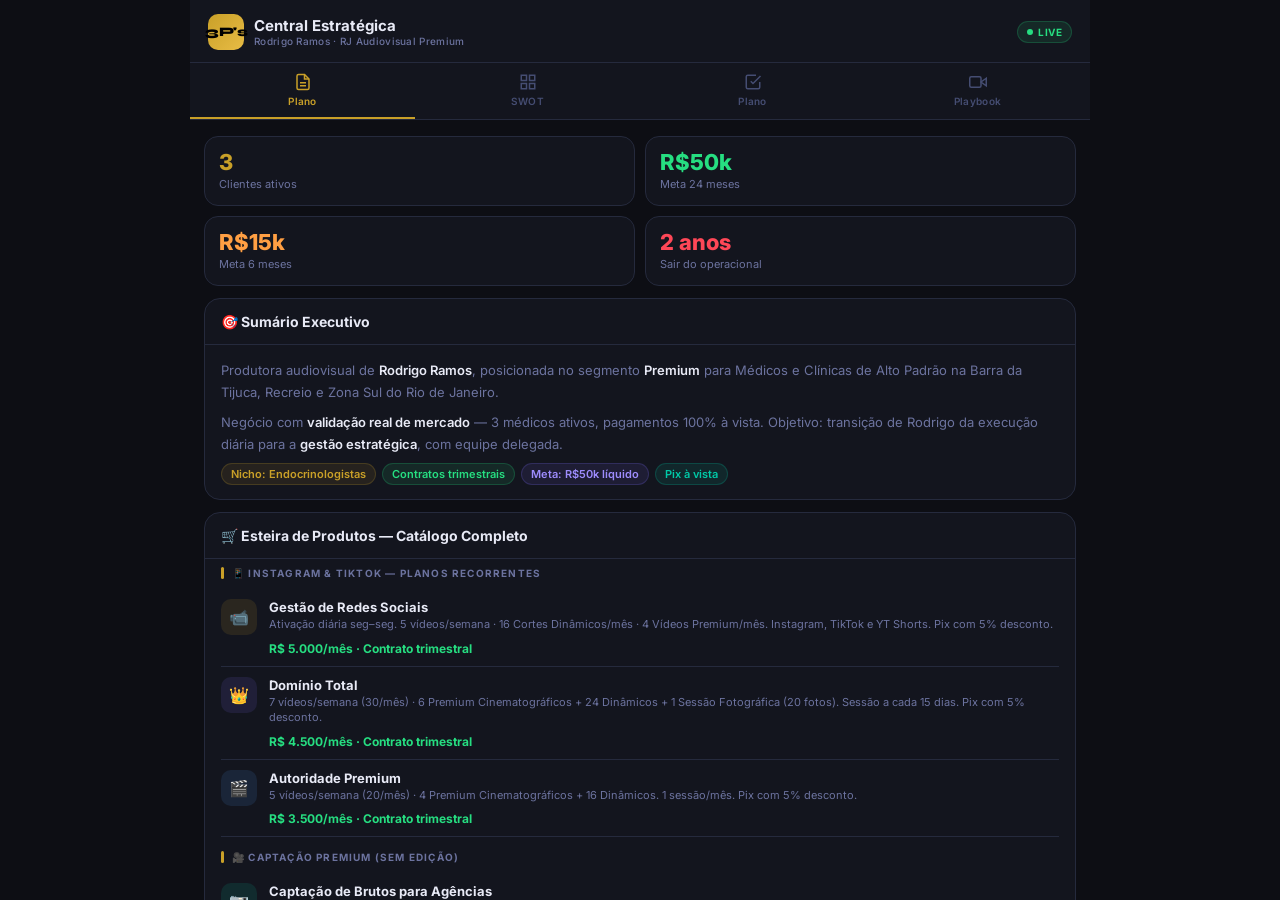
==== commit ad2f08f7: "Atualiza catalogo completo de produtos e margem do editor (20%)" ====
--- a/index.html
+++ b/index.html
@@ -390,72 +390,139 @@
   </div>
 
   <div class="card mb-3">
-    <div class="card-head"><h2>🛒 Esteira de Produtos (3 Pilares)</h2></div>
+    <div class="card-head"><h2>🛒 Esteira de Produtos — Catálogo Completo</h2></div>
     <div class="card-body" style="padding-top:8px;padding-bottom:8px">
-      <div class="sec-title">Pilar 1 — Serviços (Recorrência)</div>
+
+      <div class="sec-title">📱 Instagram &amp; TikTok — Planos Recorrentes</div>
       <div class="prod-item">
         <div class="prod-icon" style="background:rgba(201,160,40,0.12)">📹</div>
         <div class="prod-info">
-          <h4>Presença Clínica</h4>
-          <p>10 vídeos/mês (8 low-fi + 2 premium). Contrato trimestral.</p>
-          <div class="prod-price">R$ 2.800/mês · R$ 8.400 trimestral</div>
-        </div>
-      </div>
-      <div class="prod-item">
-        <div class="prod-icon" style="background:rgba(124,106,247,0.12)">🎬</div>
+          <h4>Gestão de Redes Sociais</h4>
+          <p>Ativação diária seg–seg. 5 vídeos/semana · 16 Cortes Dinâmicos/mês · 4 Vídeos Premium/mês. Instagram, TikTok e YT Shorts. Pix com 5% desconto.</p>
+          <div class="prod-price">R$ 5.000/mês · Contrato trimestral</div>
+        </div>
+      </div>
+      <div class="prod-item">
+        <div class="prod-icon" style="background:rgba(124,106,247,0.12)">👑</div>
+        <div class="prod-info">
+          <h4>Domínio Total</h4>
+          <p>7 vídeos/semana (30/mês) · 6 Premium Cinematográficos + 24 Dinâmicos + 1 Sessão Fotográfica (20 fotos). Sessão a cada 15 dias. Pix com 5% desconto.</p>
+          <div class="prod-price">R$ 4.500/mês · Contrato trimestral</div>
+        </div>
+      </div>
+      <div class="prod-item">
+        <div class="prod-icon" style="background:rgba(78,154,241,0.12)">🎬</div>
         <div class="prod-info">
           <h4>Autoridade Premium</h4>
-          <p>20 vídeos/mês (14 low-fi + 6 premium). Mais escolhido.</p>
-          <div class="prod-price">R$ 4.200/mês · R$ 12.600 trimestral</div>
-        </div>
-      </div>
-      <div class="prod-item">
-        <div class="prod-icon" style="background:rgba(38,222,129,0.12)">👑</div>
-        <div class="prod-info">
-          <h4>Domínio Total</h4>
-          <p>30 vídeos/mês (20 low-fi + 10 premium). Plano elite.</p>
-          <div class="prod-price">R$ 5.800/mês · R$ 17.400 trimestral</div>
-        </div>
-      </div>
-      <div class="prod-item">
-        <div class="prod-icon" style="background:rgba(0,201,167,0.12)">📸</div>
-        <div class="prod-info">
-          <h4>Fotos Corporativas (Cross-sell)</h4>
-          <p>Retratos premium no mesmo dia da gravação.</p>
-          <div class="prod-price">R$ 950/sessão</div>
-        </div>
-      </div>
-      <div class="prod-item">
-        <div class="prod-icon" style="background:rgba(78,154,241,0.12)">🎓</div>
-        <div class="prod-info">
-          <h4>Coprodução de Cursos (Upsell)</h4>
-          <p>Gravação cinematográfica de infoprodutos médicos.</p>
-          <div class="prod-price">A partir de R$ 4.500</div>
-        </div>
-      </div>
-      <div class="sec-title" style="margin-top:12px">Pilar 2 — Educação</div>
+          <p>5 vídeos/semana (20/mês) · 4 Premium Cinematográficos + 16 Dinâmicos. 1 sessão/mês. Pix com 5% desconto.</p>
+          <div class="prod-price">R$ 3.500/mês · Contrato trimestral</div>
+        </div>
+      </div>
+
+      <div class="sec-title" style="margin-top:14px">🎥 Captação Premium (Sem Edição)</div>
+      <div class="prod-item">
+        <div class="prod-icon" style="background:rgba(0,201,167,0.12)">📷</div>
+        <div class="prod-info">
+          <h4>Captação de Brutos para Agências</h4>
+          <p>Para quem já tem agência mas quer qualidade de cinema. Todo o material gravado em um dia, entregue na nuvem para a agência editar.</p>
+          <div class="prod-price">10 vídeos: R$ 1.500 &nbsp;·&nbsp; 20 vídeos: R$ 2.000 &nbsp;·&nbsp; 30 vídeos: R$ 3.000</div>
+        </div>
+      </div>
+
+      <div class="sec-title" style="margin-top:14px">🎬 YouTube + Multi-Plataforma</div>
+      <div class="prod-item">
+        <div class="prod-icon" style="background:rgba(255,71,87,0.12)">🏆</div>
+        <div class="prod-info">
+          <h4>Domínio de Mercado</h4>
+          <p>4 vídeos longos (até 10 min)/semana no YouTube + 20 vídeos curtos/mês (IG/TikTok/Shorts) extraídos dos vídeos longos. Pix 5% desconto.</p>
+          <div class="prod-price">R$ 6.000/mês · Contrato trimestral</div>
+        </div>
+      </div>
+      <div class="prod-item">
+        <div class="prod-icon" style="background:rgba(255,159,67,0.12)">📈</div>
+        <div class="prod-info">
+          <h4>Expansão Estratégica</h4>
+          <p>2 vídeos longos (até 10 min)/quinzena no YouTube + 12 vídeos curtos/mês (3x/semana, IG/TikTok/Shorts). Pix 5% desconto.</p>
+          <div class="prod-price">R$ 4.000/mês · Contrato trimestral</div>
+        </div>
+      </div>
+
+      <div class="sec-title" style="margin-top:14px">📸 Fotografia Profissional</div>
+      <div class="prod-item">
+        <div class="prod-icon" style="background:rgba(201,160,40,0.12)">📸</div>
+        <div class="prod-info">
+          <h4>Retratos de Liderança</h4>
+          <p>Direção de postura, olhar e cenário com base no seu arquétipo. Maquiadora inclusa nos planos de 20 e 30 fotos. Pix 5% desconto.</p>
+          <div class="prod-price">10 fotos: R$ 1.500 &nbsp;·&nbsp; 20 fotos: R$ 2.250 &nbsp;·&nbsp; 30 fotos: R$ 3.000</div>
+        </div>
+      </div>
+
+      <div class="sec-title" style="margin-top:14px">🎤 Cobertura de Eventos</div>
+      <div class="prod-item">
+        <div class="prod-icon" style="background:rgba(38,222,129,0.12)">🎤</div>
+        <div class="prod-info">
+          <h4>Cobertura 360°</h4>
+          <p>Story Maker in-loco (Reels/Stories), captação cinematográfica da palestra, fotografia de elite. Entrega em formatos vertical e horizontal. Pix 5% desconto.</p>
+          <div class="prod-price">R$ 3.000 · Cobertura completa</div>
+        </div>
+      </div>
+      <div class="prod-item">
+        <div class="prod-icon" style="background:rgba(78,154,241,0.12)">📷</div>
+        <div class="prod-info">
+          <h4>Fotografia de Evento</h4>
+          <p>Registro fotográfico profissional de eventos, palestras e congressos. Pix 5% desconto.</p>
+          <div class="prod-price">R$ 1.250 · Sessão de evento</div>
+        </div>
+      </div>
+
+      <div class="sec-title" style="margin-top:14px">🎓 Infoprodutos — Gravação de Aulas</div>
+      <div class="prod-item">
+        <div class="prod-icon" style="background:rgba(201,160,40,0.12)">⚡</div>
+        <div class="prod-info">
+          <h4>Flash (até 1h)</h4>
+          <p>Gravação no estúdio ou no seu espaço. Som, luz, áudio profissional e uso de prompter. Pix 5% desconto.</p>
+          <div class="prod-price">R$ 3.000</div>
+        </div>
+      </div>
+      <div class="prod-item">
+        <div class="prod-icon" style="background:rgba(124,106,247,0.12)">📖</div>
+        <div class="prod-info">
+          <h4>MiniCurso (até 2h)</h4>
+          <p>Gravação completa no estúdio ou no seu espaço com estrutura profissional. Pix 5% desconto.</p>
+          <div class="prod-price">R$ 4.500</div>
+        </div>
+      </div>
+      <div class="prod-item">
+        <div class="prod-icon" style="background:rgba(38,222,129,0.12)">🏫</div>
+        <div class="prod-info">
+          <h4>Curso (até 4h)</h4>
+          <p>Produção completa de curso online. Chave na mão, da abertura à conclusão. Pix 5% desconto.</p>
+          <div class="prod-price">R$ 6.500</div>
+        </div>
+      </div>
+
+      <div class="sec-title" style="margin-top:14px">👨‍🏫 Educação &amp; Treinamentos</div>
       <div class="prod-item">
         <div class="prod-icon" style="background:rgba(255,159,67,0.12)">👨‍🏫</div>
         <div class="prod-info">
-          <h4>Criando Videomakers (Presencial 2 dias)</h4>
-          <p>Canal de receita + pipeline de talentos para a equipe.</p>
+          <h4>Formação Presencial — Criando Videomakers (2 dias)</h4>
+          <p>Imersão prática no estúdio. Canal de receita + pipeline de talentos para a equipe.</p>
           <div class="prod-price">R$ 1.500 Pix / R$ 1.850 Hotmart</div>
         </div>
       </div>
       <div class="prod-item">
-        <div class="prod-icon" style="background:rgba(255,71,87,0.12)">💻</div>
-        <div class="prod-info">
-          <h4>Domine Seu Vídeo (Infoproduto)</h4>
-          <p>Vendido pelo canal de Relojoaria. Escala digital pura.</p>
+        <div class="prod-icon" style="background:rgba(255,71,87,0.12)">📱</div>
+        <div class="prod-info">
+          <h4>Curso Online — Domine Seu Celular em 1h</h4>
+          <p>Vendido organicamente pelo canal de Relojoaria. Escala digital pura.</p>
           <div class="prod-price">R$ 97,00</div>
         </div>
       </div>
-      <div class="sec-title" style="margin-top:12px">Pilar 3 — Consultoria</div>
       <div class="prod-item" style="border-bottom:none">
         <div class="prod-icon" style="background:rgba(92,107,192,0.12)">🏠</div>
         <div class="prod-info">
-          <h4>Monte Seu Estúdio Em Casa</h4>
-          <p>1 hora online. 100% de margem, zero custo de deslocamento.</p>
+          <h4>Mentoria ao Vivo — Monte Seu Estúdio (1h)</h4>
+          <p>Consultoria online para projetar o estúdio ideal. 100% de margem, zero custo de deslocamento.</p>
           <div class="prod-price"><a href="https://hotmart.com/pt-br/marketplace/produtos/hagsxd-consultoria-monte-seu-estudio-em-casa-kv14g/X103042244J" target="_blank">Ver na Hotmart →</a></div>
         </div>
       </div>
@@ -474,7 +541,7 @@
           <div class="tl-body">
             <span class="tl-tag" style="background:rgba(255,71,87,0.12);color:var(--red)">0–3 meses</span>
             <h4>Otimização Atual</h4>
-            <p>Rodrigo: roteiro + gravação. Editor júnior edita 80% do material. 30% comissão por contrato (válido até o 4º cliente).</p>
+            <p>Rodrigo: roteiro + gravação. Editor júnior edita 80% do material. <strong style="color:var(--gold)">20% comissão sobre o valor do contrato</strong> (válido até o 4º cliente ativo).</p>
           </div>
         </div>
         <div class="tl-item">
